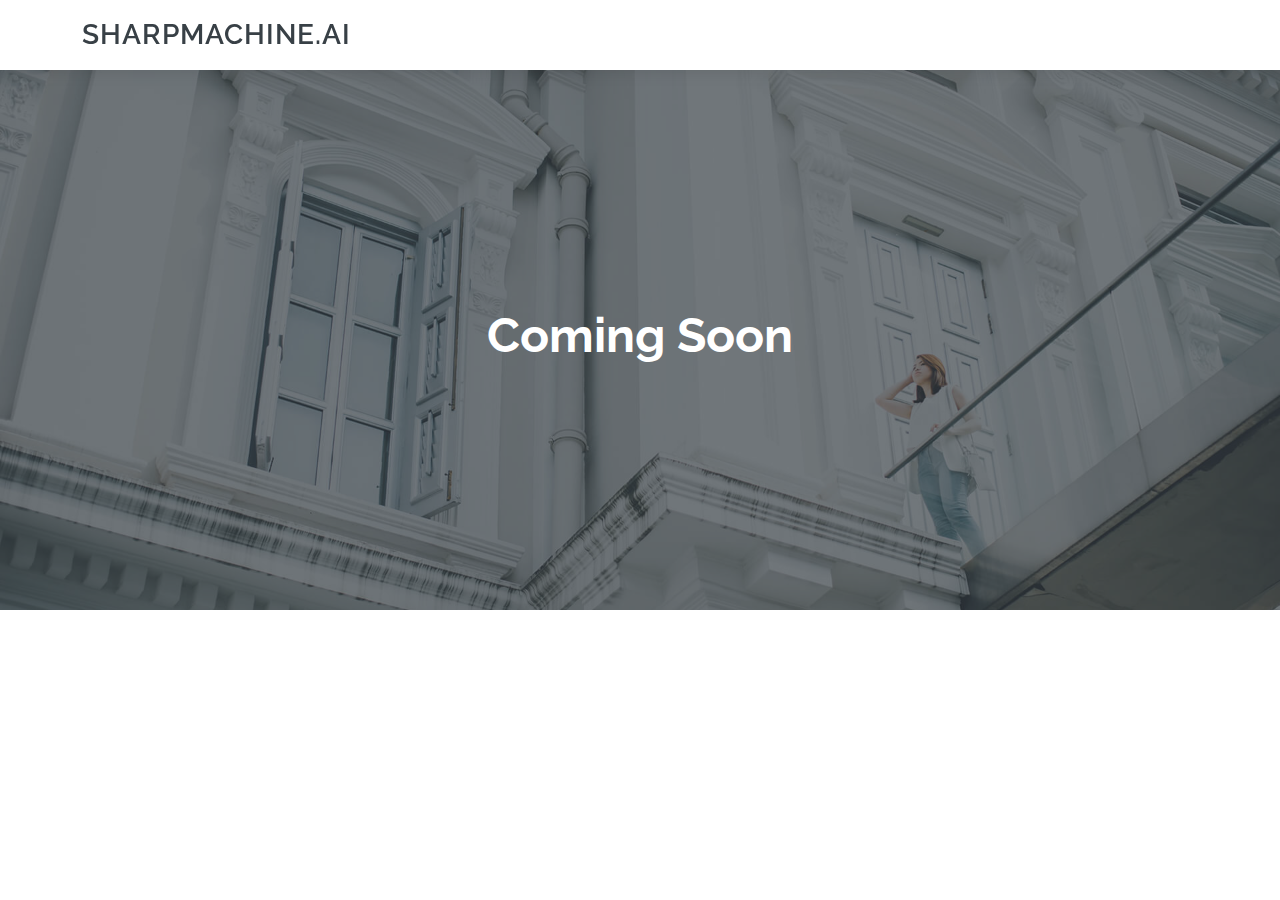
==== index.html @ d6969411 "update" ====
<!DOCTYPE html>
<html lang="en">

<head>
  <meta charset="utf-8">
  <meta content="width=device-width, initial-scale=1.0" name="viewport">

  <title>SharpMachine</title>
  <meta content="" name="description">
  <meta content="" name="keywords">

  <!-- Favicons -->
  <link href="assets/img/favicon.png" rel="icon">
  <link href="assets/img/apple-touch-icon.png" rel="apple-touch-icon">

  <!-- Google Fonts -->
  <link href="https://fonts.googleapis.com/css?family=Open+Sans:300,300i,400,400i,600,600i,700,700i|Raleway:300,300i,400,400i,500,500i,600,600i,700,700i|Poppins:300,300i,400,400i,500,500i,600,600i,700,700i" rel="stylesheet">

  <!-- Vendor CSS Files -->
  <link href="assets/vendor/bootstrap/css/bootstrap.min.css" rel="stylesheet">
  <link href="assets/vendor/bootstrap-icons/bootstrap-icons.css" rel="stylesheet">
  <link href="assets/vendor/boxicons/css/boxicons.min.css" rel="stylesheet">
  <link href="assets/vendor/glightbox/css/glightbox.min.css" rel="stylesheet">
  <link href="assets/vendor/swiper/swiper-bundle.min.css" rel="stylesheet">

  <!-- Template Main CSS File -->
  <link href="assets/css/style.css" rel="stylesheet">

  <!-- =======================================================
  * Template Name: Lumia
  * Template URL: https://bootstrapmade.com/lumia-bootstrap-business-template/
  * Updated: Mar 17 2024 with Bootstrap v5.3.3
  * Author: BootstrapMade.com
  * License: https://bootstrapmade.com/license/
  ======================================================== -->
</head>

<body>

  <!-- ======= Header ======= -->
  <header id="header" class="fixed-top d-flex align-items-center">
    <div class="container d-flex align-items-center">

      <div class="logo me-auto">
        <h1><a href="index.html">SharpMachine.ai</a></h1>
        <!-- Uncomment below if you prefer to use an image logo -->
        <!-- <a href="index.html"><img src="assets/img/logo.png" alt="" class="img-fluid"></a>-->
      </div>
    </div>
  </header><!-- End Header -->

  <!-- ======= Hero Section ======= -->
  <section id="hero" class="d-flex flex-column justify-content-center align-items-center">
    <div class="container text-center text-md-left" data-aos="fade-up">
      <h1>Coming Soon</h1>
    </div>
  </section><!-- End Hero -->


  <a href="#" class="back-to-top d-flex align-items-center justify-content-center"><i class="bi bi-arrow-up-short"></i></a>

  <!-- Vendor JS Files -->
  <script src="assets/vendor/purecounter/purecounter_vanilla.js"></script>
  <script src="assets/vendor/bootstrap/js/bootstrap.bundle.min.js"></script>
  <script src="assets/vendor/glightbox/js/glightbox.min.js"></script>
  <script src="assets/vendor/isotope-layout/isotope.pkgd.min.js"></script>
  <script src="assets/vendor/swiper/swiper-bundle.min.js"></script>
  <script src="assets/vendor/waypoints/noframework.waypoints.js"></script>
  <script src="assets/vendor/php-email-form/validate.js"></script>

  <!-- Template Main JS File -->
  <script src="assets/js/main.js"></script>

</body>

</html>
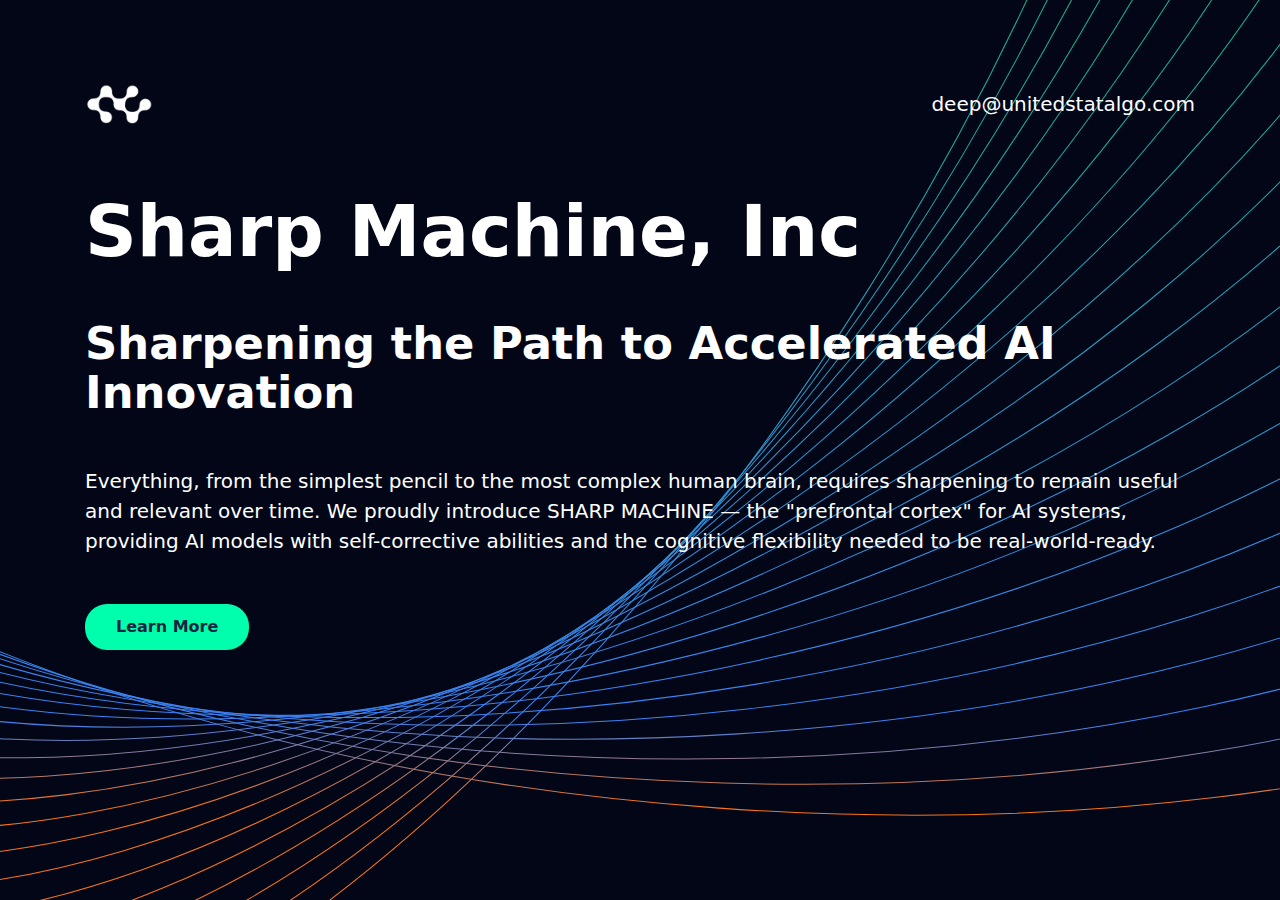
==== commit 1ab4ae5d: "Add new website." ====
--- a/index.html
+++ b/index.html
@@ -1,76 +1,62 @@
 <!DOCTYPE html>
-<html lang="en">
+<html lang="zh-TW">
+<head>
+    <meta charset="UTF-8">
+    <meta name="viewport" content="width=device-width, initial-scale=1, shrink-to-fit=no">
+    <title>SharpMachine</title>
+    <meta name="description" content="Free bootstrap template Atlas">
+    <link rel="icon" href="img/sm-favicon.png" sizes="32x32" type="image/png">
+    <!-- custom.css -->
+    <link rel="stylesheet" href="css/custom.css">
+    <!-- bootstrap.min.css -->
+    <link rel="stylesheet" href="css/bootstrap.min.css">
+	<!-- font-awesome -->
+    <link rel="stylesheet" href="font-awesome-4.7.0/css/font-awesome.min.css">
 
-<head>
-  <meta charset="utf-8">
-  <meta content="width=device-width, initial-scale=1.0" name="viewport">
-
-  <title>SharpMachine</title>
-  <meta content="" name="description">
-  <meta content="" name="keywords">
-
-  <!-- Favicons -->
-  <link href="assets/img/favicon.png" rel="icon">
-  <link href="assets/img/apple-touch-icon.png" rel="apple-touch-icon">
-
-  <!-- Google Fonts -->
-  <link href="https://fonts.googleapis.com/css?family=Open+Sans:300,300i,400,400i,600,600i,700,700i|Raleway:300,300i,400,400i,500,500i,600,600i,700,700i|Poppins:300,300i,400,400i,500,500i,600,600i,700,700i" rel="stylesheet">
-
-  <!-- Vendor CSS Files -->
-  <link href="assets/vendor/bootstrap/css/bootstrap.min.css" rel="stylesheet">
-  <link href="assets/vendor/bootstrap-icons/bootstrap-icons.css" rel="stylesheet">
-  <link href="assets/vendor/boxicons/css/boxicons.min.css" rel="stylesheet">
-  <link href="assets/vendor/glightbox/css/glightbox.min.css" rel="stylesheet">
-  <link href="assets/vendor/swiper/swiper-bundle.min.css" rel="stylesheet">
-
-  <!-- Template Main CSS File -->
-  <link href="assets/css/style.css" rel="stylesheet">
-
-  <!-- =======================================================
-  * Template Name: Lumia
-  * Template URL: https://bootstrapmade.com/lumia-bootstrap-business-template/
-  * Updated: Mar 17 2024 with Bootstrap v5.3.3
-  * Author: BootstrapMade.com
-  * License: https://bootstrapmade.com/license/
-  ======================================================== -->
+    <!-- AOS -->
+    <link rel="stylesheet" href="css/aos.css">
 </head>
 
 <body>
-
-  <!-- ======= Header ======= -->
-  <header id="header" class="fixed-top d-flex align-items-center">
-    <div class="container d-flex align-items-center">
-
-      <div class="logo me-auto">
-        <h1><a href="index.html">SharpMachine.ai</a></h1>
-        <!-- Uncomment below if you prefer to use an image logo -->
-        <!-- <a href="index.html"><img src="assets/img/logo.png" alt="" class="img-fluid"></a>-->
-      </div>
+    <!-- banner -->
+    <div class="jumbotron jumbotron-fluid" id="banner" >
+        <div class="container text-center text-md-left">
+            <header>
+                <div class="row justify-content-between">
+                    <div class="col-2">
+                        <img src="img/logo.png" alt="logo">
+                    </div>
+                    <div class="col-6 align-self-center text-right">
+                        <a href="mailto:deep@unitedstatalgo.com" class="text-white lead">deep@unitedstatalgo.com</a>
+                    </div>
+                </div>
+            </header>
+            <h1 data-aos="fade" data-aos-easing="linear" data-aos-duration="1000" data-aos-once="true" class="display-3 text-white font-weight-bold my-5">
+                Sharp Machine, Inc<br>
+            </h1>
+            <h2 data-aos="fade" data-aos-easing="linear" data-aos-duration="1000"
+                data-aos-once="true" class="display-3 text-white font-weight-bold my-5">
+                Sharpening the Path to Accelerated AI Innovation<br>
+            </h2>
+            <p data-aos="fade" data-aos-easing="linear" data-aos-duration="1000" data-aos-once="true" class="lead text-white my-4">
+                Everything, from the simplest pencil to
+                the most complex human brain, requires sharpening to remain useful and relevant
+                over time. We proudly introduce SHARP MACHINE — the "prefrontal cortex" for AI
+                systems, providing AI models with self-corrective abilities and the cognitive
+                flexibility needed to be real-world-ready.
+            </p>
+            <a href="/sharpdeck.html" data-aos="fade" data-aos-easing="linear" data-aos-duration="1000" data-aos-once="true" class="btn my-4 font-weight-bold atlas-cta cta-green">Learn More</a>
+        </div>
     </div>
-  </header><!-- End Header -->
-
-  <!-- ======= Hero Section ======= -->
-  <section id="hero" class="d-flex flex-column justify-content-center align-items-center">
-    <div class="container text-center text-md-left" data-aos="fade-up">
-      <h1>Coming Soon</h1>
-    </div>
-  </section><!-- End Hero -->
+    <!-- three-blcok -->
 
 
-  <a href="#" class="back-to-top d-flex align-items-center justify-content-center"><i class="bi bi-arrow-up-short"></i></a>
-
-  <!-- Vendor JS Files -->
-  <script src="assets/vendor/purecounter/purecounter_vanilla.js"></script>
-  <script src="assets/vendor/bootstrap/js/bootstrap.bundle.min.js"></script>
-  <script src="assets/vendor/glightbox/js/glightbox.min.js"></script>
-  <script src="assets/vendor/isotope-layout/isotope.pkgd.min.js"></script>
-  <script src="assets/vendor/swiper/swiper-bundle.min.js"></script>
-  <script src="assets/vendor/waypoints/noframework.waypoints.js"></script>
-  <script src="assets/vendor/php-email-form/validate.js"></script>
-
-  <!-- Template Main JS File -->
-  <script src="assets/js/main.js"></script>
-
+    <!-- AOS -->
+    <script src="js/aos.js"></script>
+    <script>
+      AOS.init({
+      });
+    </script>
 </body>
 
 </html>
--- a/css/custom.css
+++ b/css/custom.css
@@ -0,0 +1,174 @@
+/********** common setting **********/
+html,
+body {
+    height: 100% !important;
+    background: url('/img/tranched.svg') no-repeat center center fixed;
+        -webkit-background-size: cover;
+        -moz-background-size: cover;
+        -o-background-size: cover;
+        background-size: cover;
+}
+
+
+h2 {
+    font-size: 2.8rem !important;
+    font-weight: 700;
+}
+
+img {
+    display: block;
+    max-width: 100%;
+}
+
+a,
+button {
+    cursor: pointer;
+}
+
+.jumbotron {
+    margin-bottom: 0 !important;
+    background-color: transparent !important;
+}
+
+.atlas-cta {
+    border-radius: 22px !important;
+    padding: 12px 30px !important;
+    font-weight: 700;
+    transition: .3s ease-in-out !important;
+}
+
+.atlas-cta:hover {
+    text-decoration: none;
+    transform: translateY(-5px);
+}
+
+.atlas-cta-wide {
+    width: 100%;
+}
+
+.cta-green {
+    background: #00FFAD;
+    color: #192440;
+}
+
+.cta-green:hover {
+    color: #ffffff;
+    background: #00e69c;
+}
+
+.cta-blue {
+    background: #192440;
+    color: #ffffff;
+}
+
+.cta-blue:hover {
+    color: #ffffff;
+    background: #121a2e;
+}
+
+.cta-ghost {
+    border: 2px solid #192440 !important;
+    color: #192440;
+}
+
+.cta-ghost:hover {
+    color: #ffffff;
+    background: #121a2e;
+}
+
+#banner {
+    background-size: cover;
+}
+
+/********** banner **********/
+#banner header {
+    overflow: hidden;
+}
+
+#banner header img {
+    max-width: 80px;
+}
+
+/********** feature (skew background) **********/
+.feature img {
+    width: 100%;
+    max-width: 480px;
+}
+
+#feature-first {
+    background: linear-gradient(168deg, #ffffff 55%, #00FFAD 0);
+}
+
+#feature-last {
+    background: #00FFAD;
+}
+
+/********** price table **********/
+#price-table {
+    padding-top: 4rem !important;
+    padding-bottom: 4rem !important;
+}
+
+#price-table__premium {
+    background: #192440;
+    color: #ffffff;
+}
+
+#price-table ul li {
+    padding: 5px 0;
+}
+
+/********** contact **********/
+#contact {
+    background-size: cover;
+}
+
+#contact ul li {
+    padding: 3px 0;
+}
+
+#contact form {
+    color: #00FFAD;
+}
+
+#contact form input,
+#contact form textarea {
+    background: transparent;
+    border: 1px solid #00FFAD;
+    color: #ffffff;
+}
+
+/********** copyright **********/
+#copyright {
+    background: #192440;
+    padding: 2rem 3rem;
+}
+
+#copyright #social-media a {
+    width: 40px;
+    height: 40px;
+    border-radius: 99%;
+    background: #ffffff;
+    transition: .4s ease;
+}
+
+#copyright #social-media a i {
+    color: #192440;
+    font-size: 1.2rem;
+    line-height: 40px;
+}
+
+#copyright #social-media a:hover {
+    background: #00FFAD;
+}
+
+#copyright #social-media a:hover i {
+    color: #ffffff;
+}
+
+/********** RWD **********/
+@media (max-width: 575px) {
+    #banner h1 {
+        font-size: 3.6rem;
+    }
+}
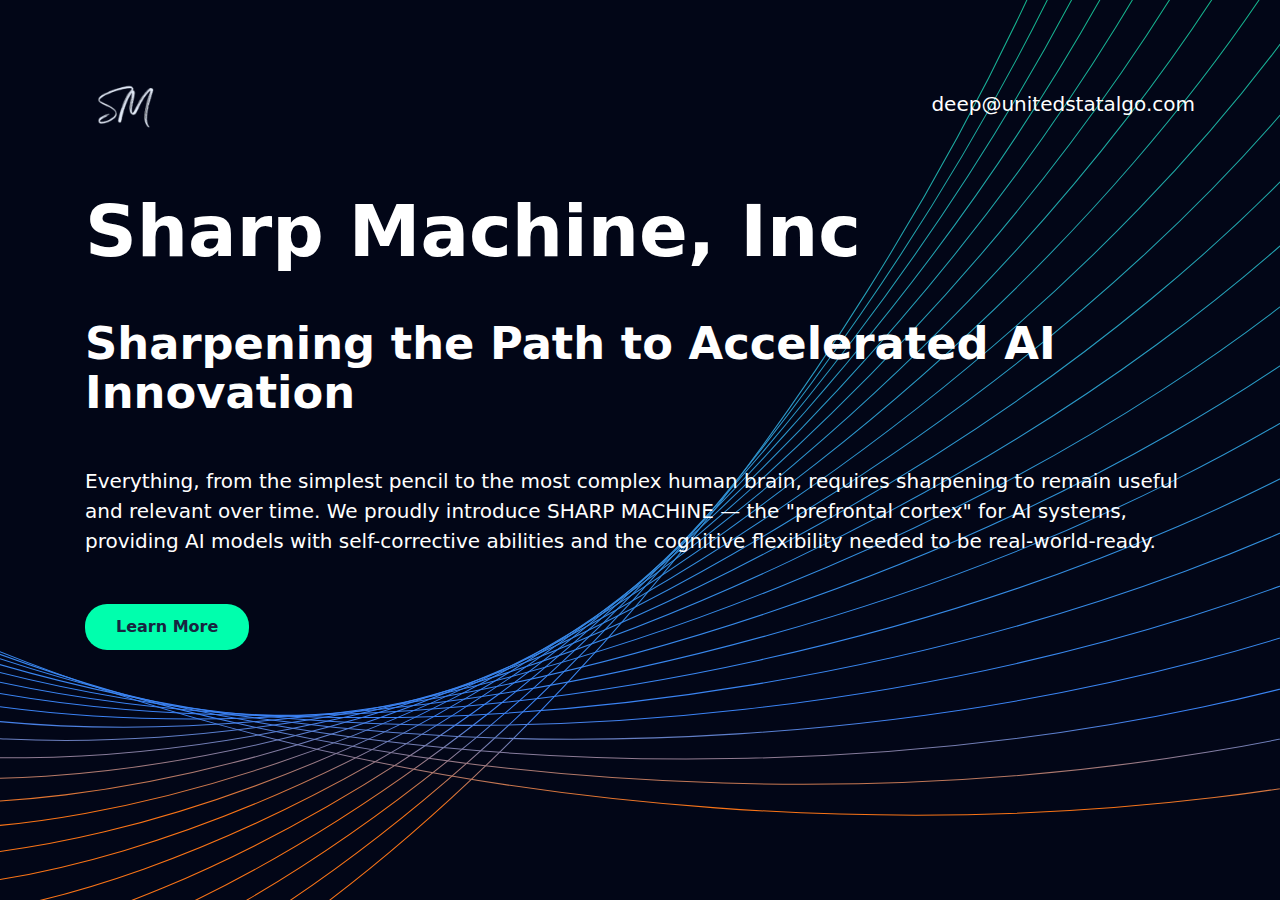
==== commit cc9ff21b: "Add logo." ====
--- a/index.html
+++ b/index.html
@@ -24,7 +24,7 @@
             <header>
                 <div class="row justify-content-between">
                     <div class="col-2">
-                        <img src="img/logo.png" alt="logo">
+                        <img src="img/ShortSM-transparent.png" alt="logo">
                     </div>
                     <div class="col-6 align-self-center text-right">
                         <a href="mailto:deep@unitedstatalgo.com" class="text-white lead">deep@unitedstatalgo.com</a>
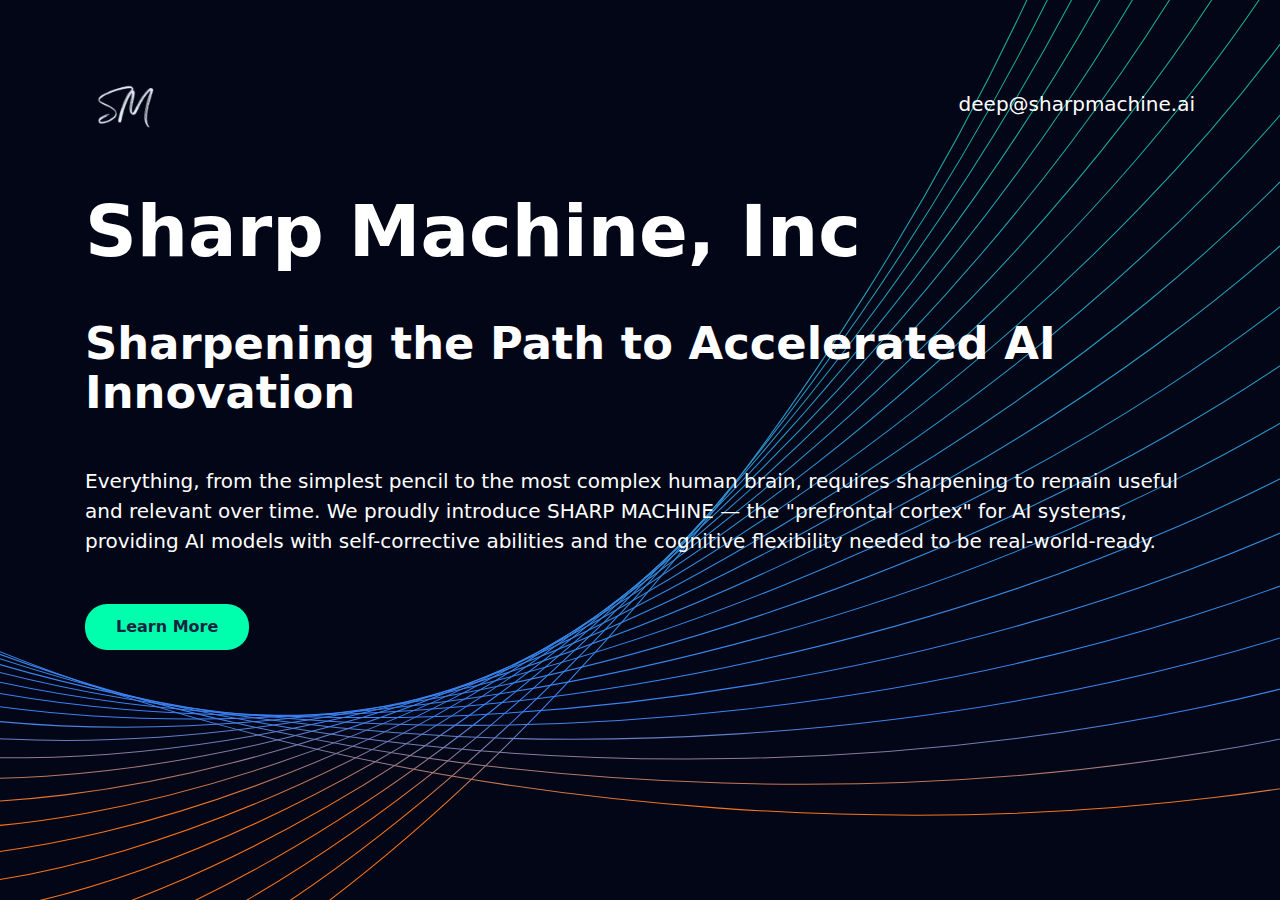
==== commit ceaa7fb2: "Update email." ====
--- a/index.html
+++ b/index.html
@@ -27,7 +27,7 @@
                         <img src="img/ShortSM-transparent.png" alt="logo">
                     </div>
                     <div class="col-6 align-self-center text-right">
-                        <a href="mailto:deep@unitedstatalgo.com" class="text-white lead">deep@unitedstatalgo.com</a>
+                        <a href="mailto:deep@unitedstatalgo.com" class="text-white lead">deep@sharpmachine.ai</a>
                     </div>
                 </div>
             </header>
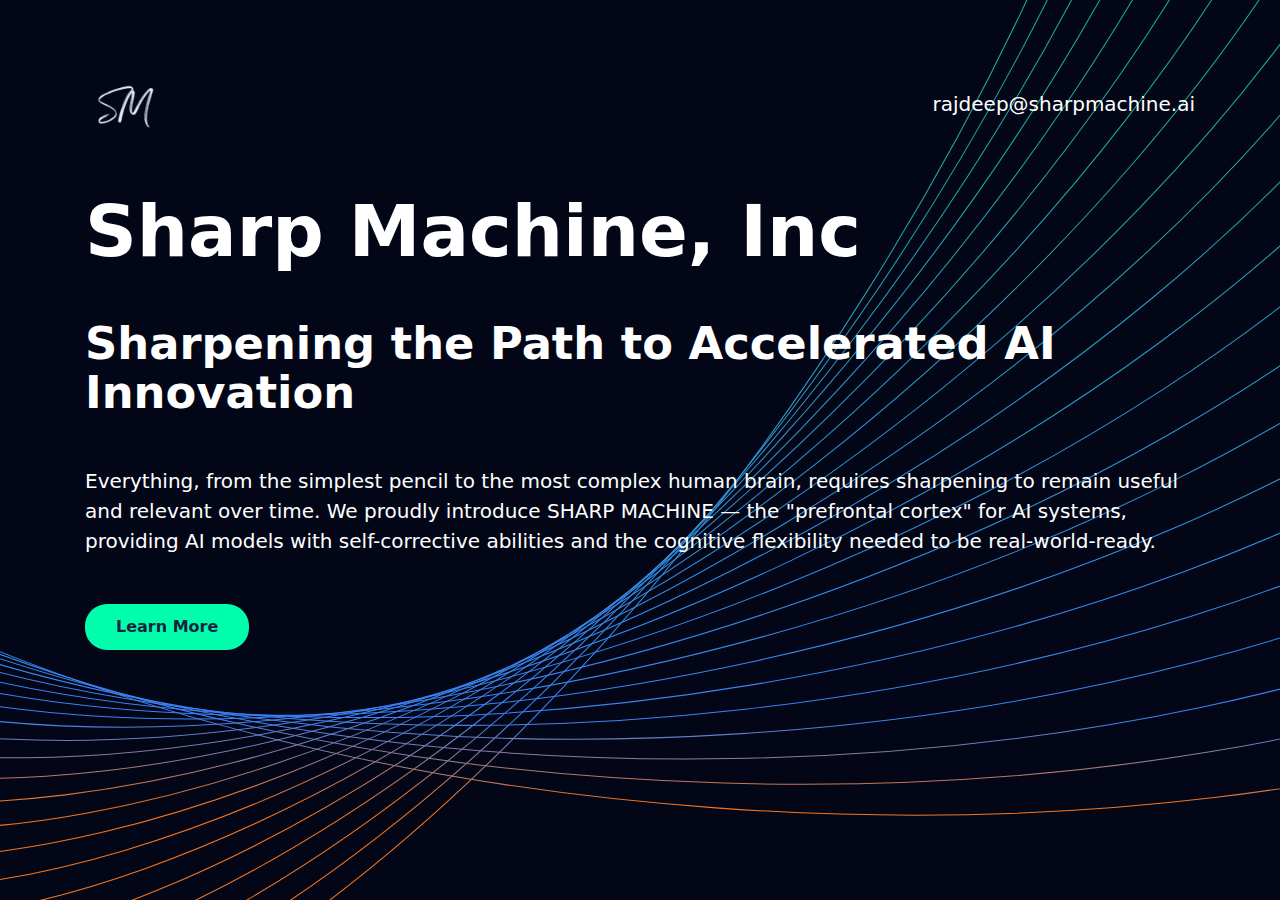
==== commit 03854881: "Update email." ====
--- a/index.html
+++ b/index.html
@@ -27,7 +27,7 @@
                         <img src="img/ShortSM-transparent.png" alt="logo">
                     </div>
                     <div class="col-6 align-self-center text-right">
-                        <a href="mailto:deep@unitedstatalgo.com" class="text-white lead">deep@sharpmachine.ai</a>
+                        <a href="mailto:deep@unitedstatalgo.com" class="text-white lead">rajdeep@sharpmachine.ai</a>
                     </div>
                 </div>
             </header>
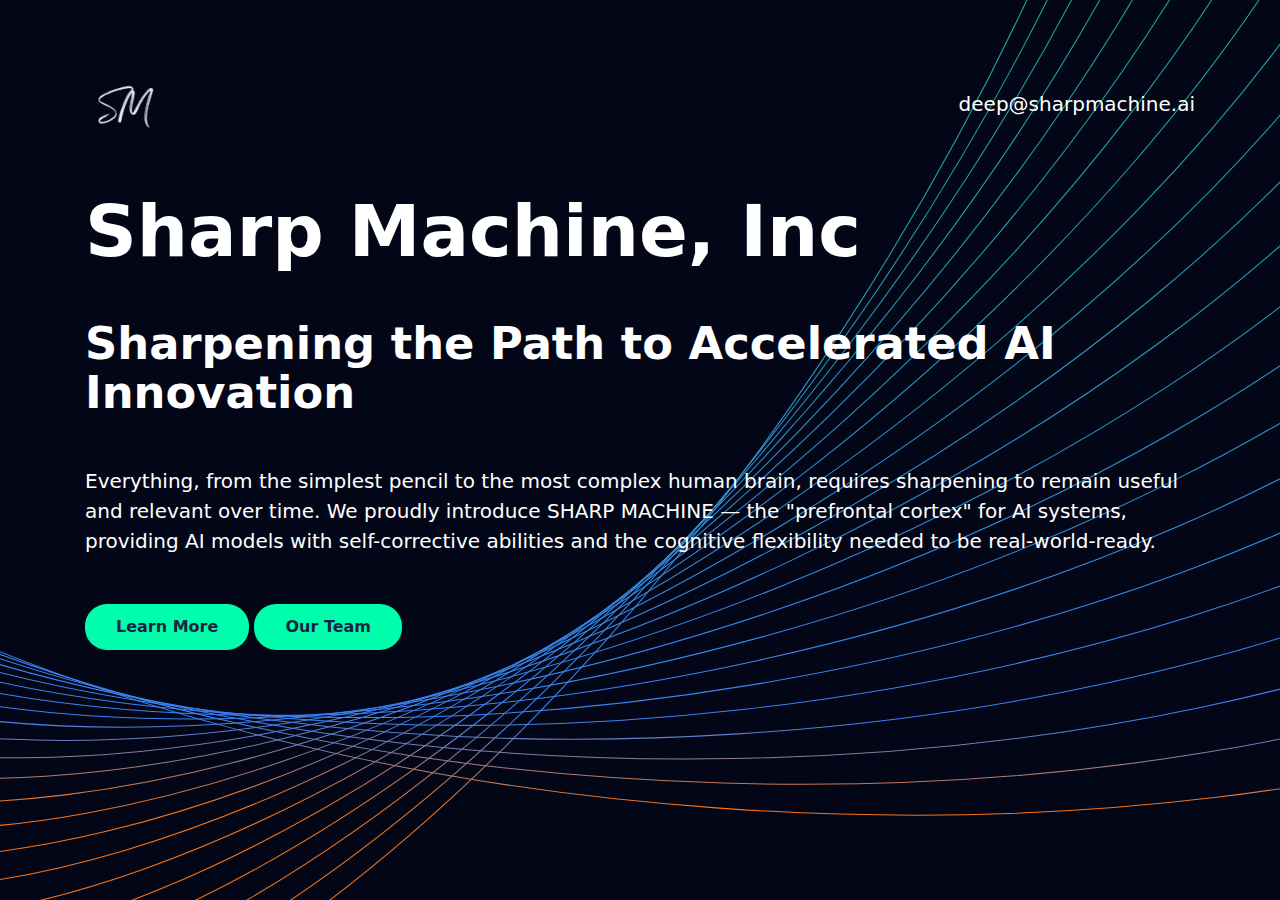
==== commit 8e90176b: "Update Teams page." ====
--- a/index.html
+++ b/index.html
@@ -24,10 +24,10 @@
             <header>
                 <div class="row justify-content-between">
                     <div class="col-2">
-                        <img src="img/ShortSM-transparent.png" alt="logo">
+                        <a href="/"><img src="img/ShortSM-transparent.png" alt="logo"></a>
                     </div>
                     <div class="col-6 align-self-center text-right">
-                        <a href="mailto:deep@unitedstatalgo.com" class="text-white lead">rajdeep@sharpmachine.ai</a>
+                        <a href="mailto:deep@unitedstatalgo.com" class="text-white lead">deep@sharpmachine.ai</a>
                     </div>
                 </div>
             </header>
@@ -46,6 +46,9 @@
                 flexibility needed to be real-world-ready.
             </p>
             <a href="/sharpdeck.html" data-aos="fade" data-aos-easing="linear" data-aos-duration="1000" data-aos-once="true" class="btn my-4 font-weight-bold atlas-cta cta-green">Learn More</a>
+            <a href="/ourteam.html" data-aos="fade" data-aos-easing="linear"
+                data-aos-duration="1000" data-aos-once="true"
+                class="btn my-4 font-weight-bold atlas-cta cta-green">Our Team</a>
         </div>
     </div>
     <!-- three-blcok -->
--- a/css/custom.css
+++ b/css/custom.css
@@ -172,3 +172,45 @@
         font-size: 3.6rem;
     }
 }
+
+.hero-paragraph {
+    margin-bottom: 32px;
+}
+
+ .hero-paragraph {
+     padding-left: 72px;
+     padding-right: 72px;
+ }
+
+ .hero-paragraph {
+     padding-left: 0;
+     padding-right: 0;
+ }
+
+.questions {
+    height: 230px;
+    margin-top: -85px;
+}
+
+.text-green {
+    color: #00FFAD;
+}
+
+.form-display {
+    display: flex;
+}
+
+.email {
+    margin-left: -16px;
+    margin-top: 10px;
+    margin-bottom: 10px;
+}
+
+.get-started {
+    width: 25%;
+    margin-left: 20px;
+}
+
+.emailme {
+    margin-top:-20px;
+}
